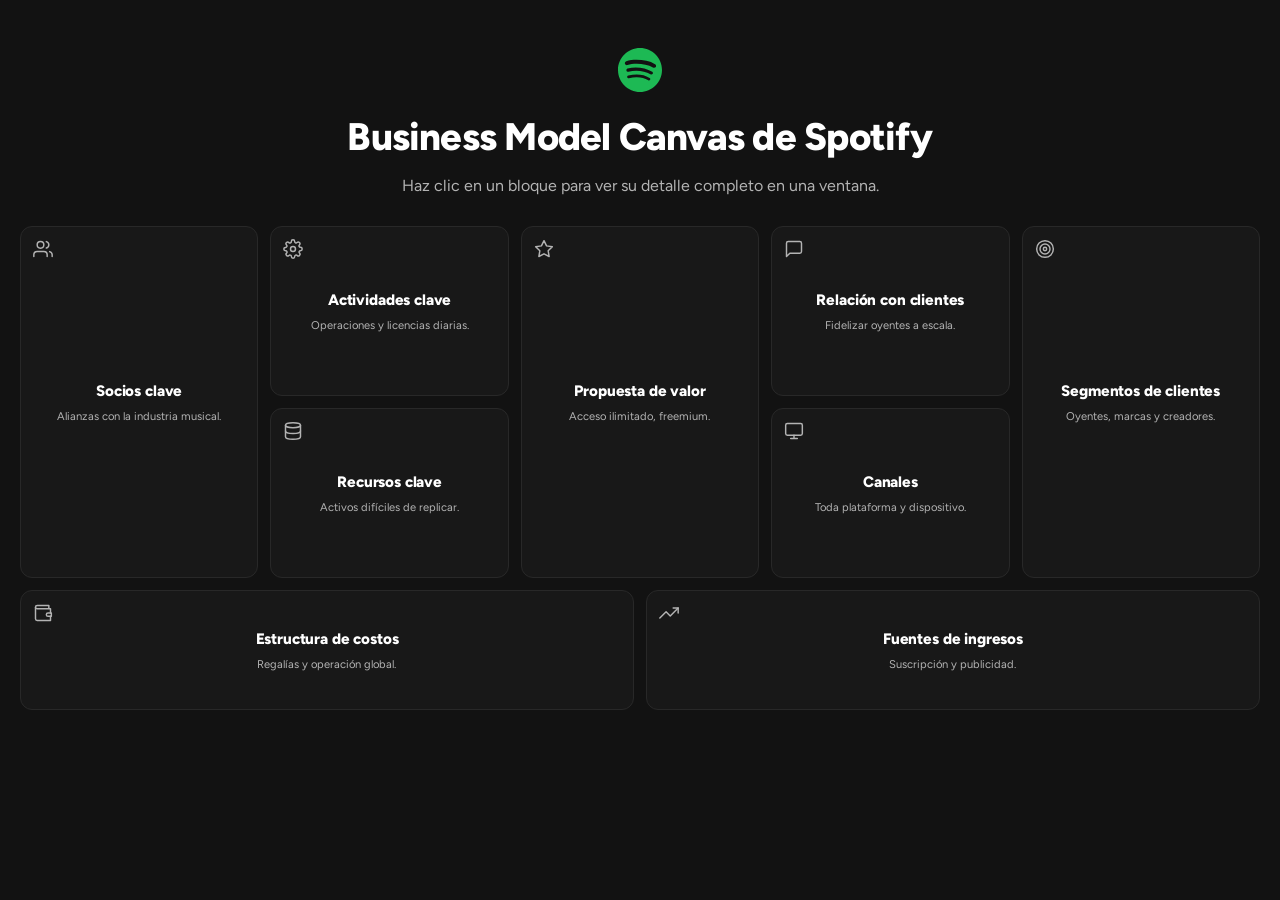
==== Practica03/index.html @ eb7cb1fd "README.md Actualizacion del README.md de la Practica03" ====
<!DOCTYPE html>
<html lang="es">
<head>
  <meta charset="UTF-8" />
  <meta name="viewport" content="width=device-width, initial-scale=1.0" />
  <title>Business Model Canvas — Spotify</title>
  <link rel="stylesheet" href="styles.css" />
</head>
<body>
  <header class="page-header">
    <!-- Logo SVG oficial de Spotify (monocromo, sin píldora) -->
    <svg class="spotify-logo" viewBox="0 0 24 24" aria-hidden="true">
      <path d="M12 0C5.4 0 0 5.4 0 12s5.4 12 12 12 12-5.4 12-12S18.66 0 12 0zm5.52 17.34c-.24.359-.66.48-1.02.24-2.82-1.74-6.36-2.101-10.561-1.141-.418.122-.779-.179-.899-.539-.12-.421.18-.78.54-.9 4.56-1.021 8.52-.6 11.64 1.32.42.18.479.659.301 1.02zm1.44-3.3c-.301.42-.841.6-1.263.3-3.239-1.98-8.159-2.58-11.939-1.38-.479.12-1.02-.12-1.14-.6-.12-.48.12-1.021.6-1.141 4.259-1.2 9.659-.539 13.439 1.74.36.18.539.78.241 1.2zm.12-3.36C15.24 8.4 8.82 8.16 5.16 9.301c-.6.18-1.2-.18-1.38-.72-.18-.601.18-1.2.72-1.381 4.26-1.26 11.28-1.02 15.721 1.621.539.3.719 1.02.419 1.56-.299.42-1.02.599-1.559.3z"/>
    </svg>
    <h1>Business Model Canvas de Spotify</h1>
    <p>Haz clic en un bloque para ver su detalle completo en una ventana.</p>
  </header>

  <!-- La grilla se construye desde BMC_DATA (data.js) -->
  <main class="bmc-grid" id="bmc-grid" aria-label="Business Model Canvas"></main>

  <!-- Modal de detalle: el contenido se llena dinámicamente desde data.js -->
  <dialog class="bmc-modal" id="bmc-modal" aria-modal="true" aria-labelledby="modal-title">
    <button type="button" class="modal-close" aria-label="Cerrar detalle">
      <svg viewBox="0 0 24 24" aria-hidden="true"><path d="M18 6 6 18M6 6l12 12"/></svg>
    </button>
    <div class="modal-icon" aria-hidden="true"></div>
    <h2 class="modal-title" id="modal-title"></h2>
    <p class="modal-subtitle"></p>
    <span class="modal-metric"></span>
    <p class="modal-label">Detalle completo</p>
    <ul class="modal-points"></ul>
  </dialog>

  <script src="data.js"></script>
  <script src="script.js"></script>
</body>
</html>
---- Practica03/styles.css ----
/* ============================================================
   1. Variables — paleta oficial de Spotify y tipografía
   ============================================================ */
@import url("https://fonts.googleapis.com/css2?family=Figtree:wght@400;600;700;800&display=swap");

:root {
  --green: #1db954;          /* acento principal */
  --green-bright: #1ed760;   /* hover y elementos activos */
  --black: #191414;
  --bg: #121212;             /* fondo de la página */
  --surface: #181818;        /* tarjetas y modal */
  --surface-hover: #282828;
  --text: #ffffff;
  --text-muted: #b3b3b3;
  --radius: 12px;
  --transition: 200ms;
}

/* ============================================================
   2. Base
   ============================================================ */
* {
  box-sizing: border-box;
}

body {
  margin: 0;
  font-family: "Figtree", ui-sans-serif, system-ui, -apple-system, "Segoe UI",
    sans-serif;
  color: var(--text);
  background: var(--bg);
  line-height: 1.5;
}

/* Bloquea el scroll de fondo mientras el modal está abierto */
body.no-scroll {
  overflow: hidden;
}

/* ============================================================
   3. Encabezado
   ============================================================ */
.page-header {
  max-width: 1280px;
  margin: 0 auto;
  padding: 3rem 1.25rem 1.75rem;
  text-align: center;
}

.spotify-logo {
  width: 44px;
  height: 44px;
  margin-bottom: 0.6rem;
}

.spotify-logo path {
  fill: var(--green);
}

.page-header h1 {
  margin: 0 0 0.5rem;
  font-size: clamp(1.75rem, 3vw, 2.5rem);
  font-weight: 800;
  letter-spacing: -0.02em;
}

.page-header p {
  margin: 0;
  color: var(--text-muted);
}

/* ============================================================
   4. Layout — grid clásico del canvas (escritorio: 10 col × 3 filas)
   ============================================================ */
.bmc-grid {
  display: grid;
  grid-template-columns: repeat(10, minmax(0, 1fr));
  grid-template-areas:
    "part part actv actv val val rel rel seg seg"
    "part part res  res  val val chan chan seg seg"
    "cost cost cost cost cost rev  rev  rev  rev  rev";
  grid-template-rows: 170px 170px 120px;
  gap: 12px;
  max-width: 1280px;
  margin: 0 auto;
  padding: 0 1.25rem 3.5rem;
}

/* Ubicación de cada bloque en el layout clásico */
.card[data-block="key-partners"] { grid-area: part; }
.card[data-block="key-activities"] { grid-area: actv; }
.card[data-block="key-resources"] { grid-area: res; }
.card[data-block="value-props"] { grid-area: val; }
.card[data-block="customer-relations"] { grid-area: rel; }
.card[data-block="channels"] { grid-area: chan; }
.card[data-block="customer-segments"] { grid-area: seg; }
.card[data-block="cost-structure"] { grid-area: cost; }
.card[data-block="revenue-streams"] { grid-area: rev; }

/* ============================================================
   5. Tarjetas (bloques del canvas)
   ============================================================ */
.card {
  position: relative;
  display: flex;
  flex-direction: column;
  align-items: center;
  justify-content: center;
  gap: 0.35rem;
  min-width: 0;
  padding: 1rem 0.75rem;
  text-align: center;
  background: var(--surface);
  border: 1px solid var(--surface-hover);
  border-radius: var(--radius);
  color: var(--text);
  font: inherit;
  cursor: pointer;
  transition: background var(--transition) ease, border-color var(--transition) ease;
}

.card:hover {
  background: var(--surface-hover);
  border-color: var(--green);
}

/* Bloque que abrió el modal: resaltado con borde verde */
.card.is-active {
  background: var(--surface-hover);
  border-color: var(--green);
}

/* Ícono monocromático arriba a la izquierda */
.card-icon {
  position: absolute;
  top: 0.75rem;
  left: 0.75rem;
  display: grid;
  place-items: center;
  color: var(--text-muted);
  transition: color var(--transition) ease;
}

.card-icon svg {
  display: block;
  width: 1.25rem;
  height: 1.25rem;
  fill: none;
  stroke: currentColor;
  stroke-width: 1.75;
  stroke-linecap: round;
  stroke-linejoin: round;
}

.card.is-active .card-icon {
  color: var(--green);
}

/* Título centrado en negrita */
.card-title {
  font-size: 0.95rem;
  font-weight: 800;
  letter-spacing: -0.01em;
  transition: color var(--transition) ease;
}

.card.is-active .card-title {
  color: var(--green);
}

/* Resumen corto: una sola línea, sin recortar con "…" */
.card-summary {
  font-size: 0.7rem;
  color: var(--text-muted);
  white-space: nowrap;
}

/* ============================================================
   6. Modal de detalle
   ============================================================ */
.bmc-modal {
  width: min(640px, calc(100vw - 32px));
  max-height: 80vh;
  overflow-y: auto;
  margin: auto;
  padding: 2rem 1.5rem 1.5rem;
  border: 1px solid var(--surface-hover);
  border-radius: var(--radius);
  background: var(--surface);
  color: var(--text);
}

.bmc-modal::backdrop {
  background: rgba(0, 0, 0, 0.7);
  backdrop-filter: blur(4px);
}

/* Animación de entrada: fade + ligera escala */
@keyframes modal-in {
  from {
    opacity: 0;
    transform: scale(0.96);
  }
  to {
    opacity: 1;
    transform: scale(1);
  }
}

.bmc-modal[open] {
  animation: modal-in 200ms ease;
}

/* Botón de cierre (X) arriba a la derecha */
.modal-close {
  position: absolute;
  top: 1rem;
  right: 1rem;
  display: grid;
  place-items: center;
  width: 2.25rem;
  height: 2.25rem;
  border: 0;
  border-radius: 50%;
  background: transparent;
  color: var(--text-muted);
  cursor: pointer;
  transition: color var(--transition) ease, background var(--transition) ease;
}

.modal-close:hover {
  background: var(--surface-hover);
  color: var(--text);
}

.modal-close svg {
  width: 1.1rem;
  height: 1.1rem;
  fill: none;
  stroke: currentColor;
  stroke-width: 2;
  stroke-linecap: round;
}

/* Ícono en un cuadro con fondo --surface-hover */
.modal-icon {
  display: grid;
  place-items: center;
  width: 3rem;
  height: 3rem;
  border-radius: 10px;
  background: var(--surface-hover);
  color: var(--green);
}

.modal-icon svg {
  width: 1.5rem;
  height: 1.5rem;
  fill: none;
  stroke: currentColor;
  stroke-width: 1.75;
  stroke-linecap: round;
  stroke-linejoin: round;
}

.modal-title {
  margin: 1.1rem 2.5rem 0 0;
  font-size: 1.6rem;
  font-weight: 800;
  letter-spacing: -0.02em;
}

.modal-subtitle {
  margin: 0.2rem 0 0;
  color: var(--text-muted);
  font-size: 0.9rem;
}

/* Etiqueta con la métrica */
.modal-metric {
  display: inline-block;
  margin-top: 1rem;
  padding: 0.25rem 0.75rem;
  border-radius: 999px;
  background: var(--surface-hover);
  color: var(--green);
  font-size: 0.75rem;
  font-weight: 700;
}

/* Línea "DETALLE COMPLETO" en mayúsculas pequeñas */
.modal-label {
  margin: 1.5rem 0 0.75rem;
  padding-top: 1rem;
  border-top: 1px solid var(--surface-hover);
  font-size: 0.7rem;
  font-weight: 700;
  letter-spacing: 0.12em;
  text-transform: uppercase;
  color: var(--text-muted);
}

/* Lista de puntos con encabezado en negrita y flecha verde */
.modal-points {
  margin: 0;
  padding: 0;
  list-style: none;
  display: grid;
  gap: 0.75rem;
}

.modal-points li {
  display: flex;
  align-items: flex-start;
  gap: 0.6rem;
  font-size: 0.92rem;
  line-height: 1.45;
}

.point-arrow {
  flex-shrink: 0;
  display: grid;
  place-items: center;
  width: 1.1rem;
  height: 1.1rem;
  margin-top: 0.15rem;
  color: var(--green);
}

.point-arrow svg {
  width: 100%;
  height: 100%;
  fill: none;
  stroke: currentColor;
  stroke-width: 2;
  stroke-linecap: round;
  stroke-linejoin: round;
}

.modal-points strong {
  font-weight: 700;
}

.point-detail {
  color: var(--text-muted);
}

/* ============================================================
   7. Foco visible con teclado
   ============================================================ */
.card:focus-visible,
.modal-close:focus-visible {
  outline: 2px solid var(--green-bright);
  outline-offset: 2px;
}

/* ============================================================
   8. Responsive
   ============================================================ */
@media (max-width: 1024px) {
  .bmc-grid {
    grid-template-columns: repeat(2, minmax(0, 1fr));
    grid-template-areas: none;
    grid-template-rows: none;
  }

  .card[data-block] {
    grid-area: auto;
    height: 130px;
  }
}

@media (max-width: 640px) {
  .bmc-grid {
    grid-template-columns: 1fr;
  }

  .card[data-block] {
    height: 130px;
  }

  .bmc-modal {
    width: calc(100% - 32px);
  }

  .page-header {
    padding-top: 2.25rem;
  }
}
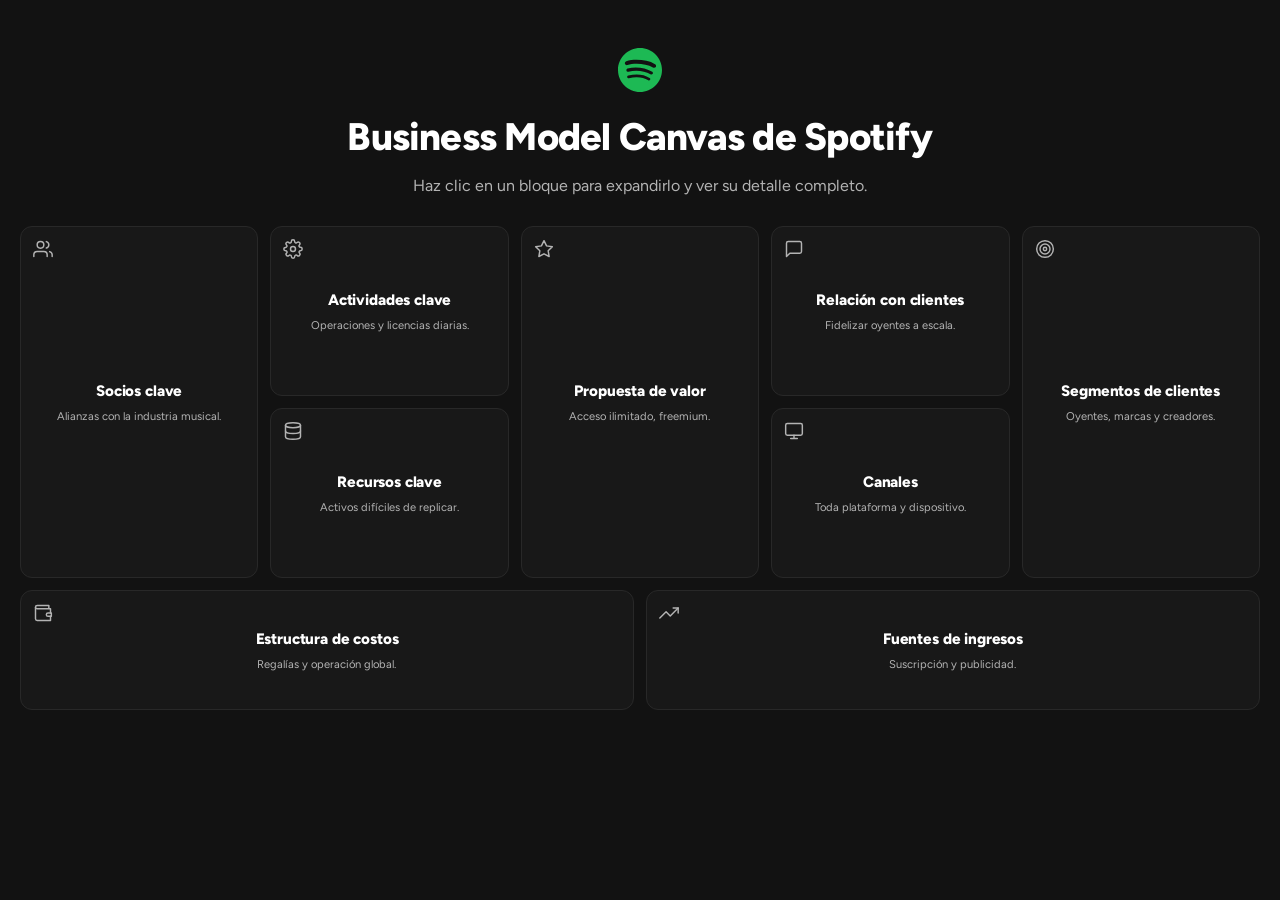
==== commit 6ef1a5dc: "README.md Actualizacion del Modelo Canvas" ====
--- a/Practica03/index.html
+++ b/Practica03/index.html
@@ -13,24 +13,15 @@
       <path d="M12 0C5.4 0 0 5.4 0 12s5.4 12 12 12 12-5.4 12-12S18.66 0 12 0zm5.52 17.34c-.24.359-.66.48-1.02.24-2.82-1.74-6.36-2.101-10.561-1.141-.418.122-.779-.179-.899-.539-.12-.421.18-.78.54-.9 4.56-1.021 8.52-.6 11.64 1.32.42.18.479.659.301 1.02zm1.44-3.3c-.301.42-.841.6-1.263.3-3.239-1.98-8.159-2.58-11.939-1.38-.479.12-1.02-.12-1.14-.6-.12-.48.12-1.021.6-1.141 4.259-1.2 9.659-.539 13.439 1.74.36.18.539.78.241 1.2zm.12-3.36C15.24 8.4 8.82 8.16 5.16 9.301c-.6.18-1.2-.18-1.38-.72-.18-.601.18-1.2.72-1.381 4.26-1.26 11.28-1.02 15.721 1.621.539.3.719 1.02.419 1.56-.299.42-1.02.599-1.559.3z"/>
     </svg>
     <h1>Business Model Canvas de Spotify</h1>
-    <p>Haz clic en un bloque para ver su detalle completo en una ventana.</p>
+    <p>Haz clic en un bloque para expandirlo y ver su detalle completo.</p>
   </header>
 
   <!-- La grilla se construye desde BMC_DATA (data.js) -->
   <main class="bmc-grid" id="bmc-grid" aria-label="Business Model Canvas"></main>
 
-  <!-- Modal de detalle: el contenido se llena dinámicamente desde data.js -->
-  <dialog class="bmc-modal" id="bmc-modal" aria-modal="true" aria-labelledby="modal-title">
-    <button type="button" class="modal-close" aria-label="Cerrar detalle">
-      <svg viewBox="0 0 24 24" aria-hidden="true"><path d="M18 6 6 18M6 6l12 12"/></svg>
-    </button>
-    <div class="modal-icon" aria-hidden="true"></div>
-    <h2 class="modal-title" id="modal-title"></h2>
-    <p class="modal-subtitle"></p>
-    <span class="modal-metric"></span>
-    <p class="modal-label">Detalle completo</p>
-    <ul class="modal-points"></ul>
-  </dialog>
+  <!-- Overlay que atenúa el canvas mientras una tarjeta está expandida.
+       Muestra / oculta su estado desde script.js con la clase .is-visible -->
+  <div class="bmc-overlay" id="bmc-overlay" aria-hidden="true"></div>
 
   <script src="data.js"></script>
   <script src="script.js"></script>
--- a/Practica03/styles.css
+++ b/Practica03/styles.css
@@ -8,12 +8,15 @@
   --green-bright: #1ed760;   /* hover y elementos activos */
   --black: #191414;
   --bg: #121212;             /* fondo de la página */
-  --surface: #181818;        /* tarjetas y modal */
+  --surface: #181818;        /* tarjetas */
   --surface-hover: #282828;
   --text: #ffffff;
   --text-muted: #b3b3b3;
   --radius: 12px;
   --transition: 200ms;
+  --expand-duration: 400ms;  /* duración de la expansión / contracción */
+  --expand-ease: ease-in-out;
+  --overlay: rgba(0, 0, 0, 0.6);
 }
 
 /* ============================================================
@@ -32,7 +35,7 @@
   line-height: 1.5;
 }
 
-/* Bloquea el scroll de fondo mientras el modal está abierto */
+/* Bloquea el scroll del fondo mientras una tarjeta está expandida */
 body.no-scroll {
   overflow: hidden;
 }
@@ -71,6 +74,9 @@
 
 /* ============================================================
    4. Layout — grid clásico del canvas (escritorio: 10 col × 3 filas)
+   Nota: los selectores usan [data-block] para que la tarjeta
+   expandida y su espacio reservado (.card-ghost) compartan la
+   misma celda sin descuadrar a las demás.
    ============================================================ */
 .bmc-grid {
   display: grid;
@@ -87,15 +93,15 @@
 }
 
 /* Ubicación de cada bloque en el layout clásico */
-.card[data-block="key-partners"] { grid-area: part; }
-.card[data-block="key-activities"] { grid-area: actv; }
-.card[data-block="key-resources"] { grid-area: res; }
-.card[data-block="value-props"] { grid-area: val; }
-.card[data-block="customer-relations"] { grid-area: rel; }
-.card[data-block="channels"] { grid-area: chan; }
-.card[data-block="customer-segments"] { grid-area: seg; }
-.card[data-block="cost-structure"] { grid-area: cost; }
-.card[data-block="revenue-streams"] { grid-area: rev; }
+[data-block="key-partners"] { grid-area: part; }
+[data-block="key-activities"] { grid-area: actv; }
+[data-block="key-resources"] { grid-area: res; }
+[data-block="value-props"] { grid-area: val; }
+[data-block="customer-relations"] { grid-area: rel; }
+[data-block="channels"] { grid-area: chan; }
+[data-block="customer-segments"] { grid-area: seg; }
+[data-block="cost-structure"] { grid-area: cost; }
+[data-block="revenue-streams"] { grid-area: rev; }
 
 /* ============================================================
    5. Tarjetas (bloques del canvas)
@@ -124,7 +130,7 @@
   border-color: var(--green);
 }
 
-/* Bloque que abrió el modal: resaltado con borde verde */
+/* Bloque abierto: resaltado con borde verde */
 .card.is-active {
   background: var(--surface-hover);
   border-color: var(--green);
@@ -176,50 +182,87 @@
 }
 
 /* ============================================================
-   6. Modal de detalle
-   ============================================================ */
-.bmc-modal {
-  width: min(640px, calc(100vw - 32px));
-  max-height: 80vh;
-  overflow-y: auto;
-  margin: auto;
-  padding: 2rem 1.5rem 1.5rem;
+   6. Overlay de fondo (atenúa el canvas tras la tarjeta abierta)
+   ============================================================ */
+.bmc-overlay {
+  position: fixed;
+  inset: 0;
+  z-index: 40;
+  background: var(--overlay);
+  opacity: 0;
+  visibility: hidden;
+  transition: opacity 200ms ease, visibility 0s linear 200ms;
+}
+
+.bmc-overlay.is-visible {
+  opacity: 1;
+  visibility: visible;
+  transition: opacity 200ms ease, visibility 0s;
+}
+
+/* ============================================================
+   7. Tarjeta expandida (reemplaza al modal)
+   Elementos solo visibles en la vista expandida.
+   ============================================================ */
+.card-subtitle,
+.card-metric,
+.card-label,
+.card-points,
+.card-ghost {
+  display: none;
+}
+
+/* Espacio reservado: mantiene la celda original del bloque en el
+   grid mientras la tarjeta se vuelve position: fixed. */
+.card-ghost {
+  min-width: 0;
+  pointer-events: none;
+  background: var(--surface);
   border: 1px solid var(--surface-hover);
   border-radius: var(--radius);
-  background: var(--surface);
-  color: var(--text);
-}
-
-.bmc-modal::backdrop {
-  background: rgba(0, 0, 0, 0.7);
-  backdrop-filter: blur(4px);
-}
-
-/* Animación de entrada: fade + ligera escala */
-@keyframes modal-in {
-  from {
-    opacity: 0;
-    transform: scale(0.96);
-  }
-  to {
-    opacity: 1;
-    transform: scale(1);
-  }
-}
-
-.bmc-modal[open] {
-  animation: modal-in 200ms ease;
-}
-
-/* Botón de cierre (X) arriba a la derecha */
-.modal-close {
+}
+
+.card.is-expanded + .card-ghost {
+  display: block;
+}
+
+/* Contenedor expandido: casi toda la pantalla, con margen y 100dvh */
+.card.is-expanded {
+  position: fixed;
+  z-index: 50;
+  top: 24px;
+  left: 24px;
+  right: 24px;
+  width: auto;
+  height: calc(100vh - 48px);
+  height: calc(100dvh - 48px);
+  display: flex;
+  flex-direction: column;
+  align-items: flex-start;
+  justify-content: flex-start;
+  gap: 0;
+  padding: clamp(1.4rem, 4vw, 2.5rem);
+  text-align: left;
+  overflow: hidden;
+  background: var(--surface-hover);
+  border-color: var(--green);
+  box-shadow: 0 18px 60px rgba(0, 0, 0, 0.55);
+}
+
+.card.is-expanded:focus-visible {
+  outline: none;
+}
+
+/* Botón de cierre (X) fijo arriba a la derecha de la tarjeta */
+.expand-close {
   position: absolute;
-  top: 1rem;
-  right: 1rem;
+  top: clamp(0.75rem, 2vw, 1.1rem);
+  right: clamp(0.75rem, 2vw, 1.1rem);
+  z-index: 1;
   display: grid;
   place-items: center;
-  width: 2.25rem;
-  height: 2.25rem;
+  width: 2.5rem;
+  height: 2.5rem;
   border: 0;
   border-radius: 50%;
   background: transparent;
@@ -228,102 +271,117 @@
   transition: color var(--transition) ease, background var(--transition) ease;
 }
 
-.modal-close:hover {
-  background: var(--surface-hover);
+.expand-close:hover {
+  background: rgba(0, 0, 0, 0.45);
   color: var(--text);
 }
 
-.modal-close svg {
-  width: 1.1rem;
-  height: 1.1rem;
+.expand-close svg {
+  width: 1.15rem;
+  height: 1.15rem;
   fill: none;
   stroke: currentColor;
   stroke-width: 2;
   stroke-linecap: round;
 }
 
-/* Ícono en un cuadro con fondo --surface-hover */
-.modal-icon {
+/* Ícono del bloque: se agranda y pasa al flujo del encabezado */
+.card.is-expanded .card-icon {
+  position: static;
   display: grid;
   place-items: center;
-  width: 3rem;
-  height: 3rem;
+  width: 3.25rem;
+  height: 3.25rem;
+  margin-bottom: 1.25rem;
   border-radius: 10px;
-  background: var(--surface-hover);
+  background: var(--black);
   color: var(--green);
 }
 
-.modal-icon svg {
-  width: 1.5rem;
-  height: 1.5rem;
-  fill: none;
-  stroke: currentColor;
-  stroke-width: 1.75;
-  stroke-linecap: round;
-  stroke-linejoin: round;
-}
-
-.modal-title {
-  margin: 1.1rem 2.5rem 0 0;
-  font-size: 1.6rem;
+.card.is-expanded .card-icon svg {
+  width: 1.6rem;
+  height: 1.6rem;
+}
+
+/* Título agrandado con clamp */
+.card.is-expanded .card-title {
+  padding-right: 2.5rem;
+  font-size: clamp(1.75rem, 5vw, 3rem);
   font-weight: 800;
+  line-height: 1.1;
   letter-spacing: -0.02em;
-}
-
-.modal-subtitle {
-  margin: 0.2rem 0 0;
-  color: var(--text-muted);
-  font-size: 0.9rem;
-}
-
-/* Etiqueta con la métrica */
-.modal-metric {
+  color: var(--text);
+}
+
+.card.is-expanded .card-summary {
+  display: none;
+}
+
+/* Subtítulo en inglés */
+.card.is-expanded .card-subtitle {
+  display: block;
+  margin-top: 0.6rem;
+  font-size: clamp(0.95rem, 2vw, 1.15rem);
+  color: var(--text-muted);
+}
+
+/* Etiqueta con la métrica (ej. "5 tipos de socios") */
+.card.is-expanded .card-metric {
   display: inline-block;
-  margin-top: 1rem;
-  padding: 0.25rem 0.75rem;
+  align-self: flex-start;
+  margin-top: 1.25rem;
+  padding: 0.35rem 0.9rem;
   border-radius: 999px;
-  background: var(--surface-hover);
+  background: var(--surface);
   color: var(--green);
-  font-size: 0.75rem;
+  font-size: 0.8rem;
   font-weight: 700;
 }
 
 /* Línea "DETALLE COMPLETO" en mayúsculas pequeñas */
-.modal-label {
-  margin: 1.5rem 0 0.75rem;
+.card.is-expanded .card-label {
+  display: block;
+  width: 100%;
+  margin-top: 1.5rem;
   padding-top: 1rem;
   border-top: 1px solid var(--surface-hover);
   font-size: 0.7rem;
   font-weight: 700;
-  letter-spacing: 0.12em;
+  letter-spacing: 0.14em;
   text-transform: uppercase;
   color: var(--text-muted);
 }
 
-/* Lista de puntos con encabezado en negrita y flecha verde */
-.modal-points {
-  margin: 0;
-  padding: 0;
-  list-style: none;
-  display: grid;
-  gap: 0.75rem;
-}
-
-.modal-points li {
+/* Lista de puntos: columna apilada con scroll interno si no cabe.
+   Nunca se muestra en dos columnas, en ningún tamaño de pantalla. */
+.card.is-expanded .card-points {
+  display: flex;
+  flex-direction: column;
+  gap: clamp(0.9rem, 2.5vw, 1.35rem);
+  width: 100%;
+  flex: 1 1 auto;
+  min-height: 0;
+  margin-top: 0.25rem;
+  overflow-y: auto;
+  overscroll-behavior: contain;
+  scrollbar-width: thin;
+}
+
+/* Un punto: flecha verde a la izquierda, encabezado arriba y
+   descripción debajo (apilado, nunca en dos columnas) */
+.card-point {
   display: flex;
   align-items: flex-start;
-  gap: 0.6rem;
-  font-size: 0.92rem;
-  line-height: 1.45;
+  gap: 0.7rem;
 }
 
 .point-arrow {
-  flex-shrink: 0;
+  flex: none;
   display: grid;
   place-items: center;
-  width: 1.1rem;
-  height: 1.1rem;
-  margin-top: 0.15rem;
+  width: 1.15rem;
+  height: 1.15rem;
+  margin-top: 0.25rem;
   color: var(--green);
 }
 
@@ -337,25 +395,79 @@
   stroke-linejoin: round;
 }
 
-.modal-points strong {
+.point-text {
+  display: block;
+  min-width: 0;
+}
+
+.card-point strong {
+  display: block;
+  font-size: 1rem;
   font-weight: 700;
 }
 
 .point-detail {
-  color: var(--text-muted);
-}
-
-/* ============================================================
-   7. Foco visible con teclado
+  display: block;
+  margin-top: 0.15rem;
+  color: var(--text-muted);
+  font-size: 0.95rem;
+  line-height: 1.5;
+}
+
+/* Aparición con fade (con retraso escalonado) de los elementos */
+@keyframes expand-fade {
+  from {
+    opacity: 0;
+    transform: translateY(8px);
+  }
+  to {
+    opacity: 1;
+    transform: none;
+  }
+}
+
+@keyframes card-fade {
+  from {
+    opacity: 0;
+  }
+  to {
+    opacity: 1;
+  }
+}
+
+.card.is-expanded .card-subtitle,
+.card.is-expanded .card-metric,
+.card.is-expanded .card-label,
+.card.is-expanded .expand-close {
+  animation: expand-fade calc(var(--expand-duration) + 60ms) var(--expand-ease) both;
+}
+
+.card.is-expanded .card-subtitle { animation-delay: 80ms; }
+.card.is-expanded .card-metric { animation-delay: 160ms; }
+.card.is-expanded .card-label { animation-delay: 240ms; }
+.card.is-expanded .expand-close { animation-delay: 20ms; }
+
+.card.is-expanded .card-point {
+  animation: expand-fade var(--expand-duration) var(--expand-ease) both;
+}
+
+.card.is-expanded .card-point:nth-child(1) { animation-delay: 280ms; }
+.card.is-expanded .card-point:nth-child(2) { animation-delay: 340ms; }
+.card.is-expanded .card-point:nth-child(3) { animation-delay: 400ms; }
+.card.is-expanded .card-point:nth-child(4) { animation-delay: 460ms; }
+.card.is-expanded .card-point:nth-child(5) { animation-delay: 520ms; }
+
+/* ============================================================
+   8. Foco visible con teclado
    ============================================================ */
 .card:focus-visible,
-.modal-close:focus-visible {
+.expand-close:focus-visible {
   outline: 2px solid var(--green-bright);
   outline-offset: 2px;
 }
 
 /* ============================================================
-   8. Responsive
+   9. Responsive
    ============================================================ */
 @media (max-width: 1024px) {
   .bmc-grid {
@@ -364,9 +476,19 @@
     grid-template-rows: none;
   }
 
-  .card[data-block] {
+  [data-block] {
     grid-area: auto;
     height: 130px;
+  }
+}
+
+@media (max-width: 768px) {
+  .card.is-expanded {
+    top: 12px;
+    left: 12px;
+    right: 12px;
+    height: calc(100vh - 24px);
+    height: calc(100dvh - 24px);
   }
 }
 
@@ -375,15 +497,45 @@
     grid-template-columns: 1fr;
   }
 
-  .card[data-block] {
-    height: 130px;
-  }
-
-  .bmc-modal {
-    width: calc(100% - 32px);
-  }
-
   .page-header {
     padding-top: 2.25rem;
   }
+
+  /* Textos legibles, mínimo 16px en móvil */
+  .card.is-expanded .card-subtitle,
+  .card.is-expanded .card-point strong,
+  .card.is-expanded .point-detail {
+    font-size: 16px;
+  }
+
+  .card.is-expanded .card-metric {
+    font-size: 0.875rem;
+  }
+
+  .card.is-expanded .card-label {
+    font-size: 0.75rem;
+  }
+}
+
+/* ============================================================
+   10. Preferencia de movimiento reducido: sin crecimiento,
+   solo fade (la animación FLIP se omite también desde JS)
+   ============================================================ */
+@media (prefers-reduced-motion: reduce) {
+  .card,
+  .card.is-expanded,
+  .bmc-overlay,
+  .expand-close {
+    transition: none;
+  }
+
+  .card.is-expanded .card-subtitle,
+  .card.is-expanded .card-metric,
+  .card.is-expanded .card-label,
+  .card.is-expanded .expand-close,
+  .card.is-expanded .card-point {
+    animation-name: card-fade;
+    animation-duration: 150ms;
+    animation-delay: 0ms;
+  }
 }
